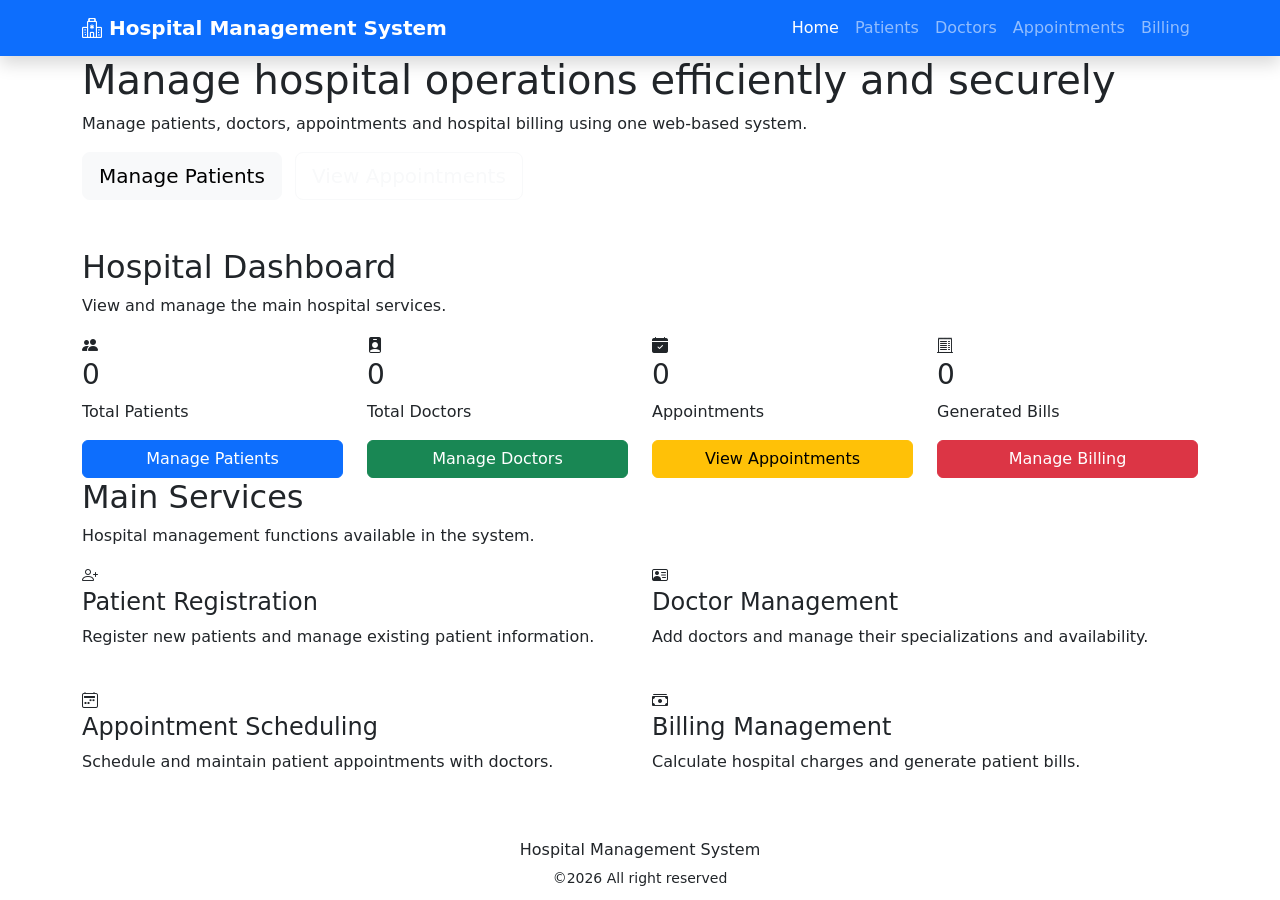
==== Frontend/index.html @ 9e2e5ee5 "Add home page html" ====
<!DOCTYPE html>
<html lang="en">
<head>
    <meta charset="UTF-8">

    <meta
        name="viewport"
        content="width=device-width, initial-scale=1.0"
    >

    <title>Hospital Management System</title>

    <!-- Bootstrap CSS -->
    <link
        href="https://cdn.jsdelivr.net/npm/bootstrap@5.3.3/dist/css/bootstrap.min.css"
        rel="stylesheet"
    >

    <!-- Bootstrap Icons -->
    <link
        rel="stylesheet"
        href="https://cdn.jsdelivr.net/npm/bootstrap-icons@1.11.3/font/bootstrap-icons.min.css"
    >

    <!-- Custom CSS -->
    <link rel="stylesheet" href="style.css">
</head>

<body>

<!-- Navbar -->
<nav class="navbar navbar-expand-lg navbar-dark bg-primary shadow">
    <div class="container">

        <a class="navbar-brand fw-bold" href="index.html">
            <i class="bi bi-hospital"></i>
            Hospital Management System
        </a>

        <button
            class="navbar-toggler"
            type="button"
            data-bs-toggle="collapse"
            data-bs-target="#mainNavbar"
            aria-controls="mainNavbar"
            aria-expanded="false"
            aria-label="Toggle navigation"
        >
            <span class="navbar-toggler-icon"></span>
        </button>

        <div
            class="collapse navbar-collapse"
            id="mainNavbar"
        >
            <ul class="navbar-nav ms-auto">

                <li class="nav-item">
                    <a
                        class="nav-link active"
                        href="index.html"
                    >
                        Home
                    </a>
                </li>

                <li class="nav-item">
                    <a
                        class="nav-link"
                        href="patients.html"
                    >
                        Patients
                    </a>
                </li>

                <li class="nav-item">
                    <a
                        class="nav-link"
                        href="doctors.html"
                    >
                        Doctors
                    </a>
                </li>

                <li class="nav-item">
                    <a
                        class="nav-link"
                        href="appointments.html"
                    >
                        Appointments
                    </a>
                </li>

                <li class="nav-item">
                    <a
                        class="nav-link"
                        href="billing.html"
                    >
                        Billing
                    </a>
                </li>

            </ul>
        </div>
    </div>
</nav>

<!-- Hero Section -->
<header class="hero-section">


    <div class="hero-overlay"></div>

    <div class="container hero-content">

        
        <h1>
            Manage hospital operations efficiently
            and securely
        </h1>

        <p class="hero-description">
            Manage patients, doctors, appointments and
            hospital billing using one web-based system.
        </p>

        <a href="patients.html" class="btn btn-light btn-lg me-2">
            Manage Patients
        </a>

        <a href="appointments.html" class="btn btn-outline-light btn-lg">
            View Appointments
        </a>

    </div>

</header>

<!-- Dashboard Section -->
<main class="container py-5">

    <div class="section-heading">
        <h2>Hospital Dashboard</h2>

        <p>
            View and manage the main hospital services.
        </p>
    </div>

    <div class="row g-4">

        <!-- Patient Card -->
        <div class="col-md-6 col-lg-3">
            <div class="dashboard-card">

                <div class="dashboard-icon patient-icon">
                    <i class="bi bi-people-fill"></i>
                </div>

                <h3 id="patientCount">0</h3>
                <p>Total Patients</p>

                <a
                    href="patients.html"
                    class="btn btn-primary w-100"
                >
                    Manage Patients
                </a>

            </div>
        </div>

        <!-- Doctor Card -->
        <div class="col-md-6 col-lg-3">
            <div class="dashboard-card">

                <div class="dashboard-icon doctor-icon">
                    <i class="bi bi-person-badge-fill"></i>
                </div>

                <h3 id="doctorCount">0</h3>
                <p>Total Doctors</p>

                <a
                    href="doctors.html"
                    class="btn btn-success w-100"
                >
                    Manage Doctors
                </a>

            </div>
        </div>

        <!-- Appointment Card -->
        <div class="col-md-6 col-lg-3">
            <div class="dashboard-card">

                <div class="dashboard-icon appointment-icon">
                    <i class="bi bi-calendar-check-fill"></i>
                </div>

                <h3 id="appointmentCount">0</h3>
                <p>Appointments</p>

                <a
                    href="appointments.html"
                    class="btn btn-warning w-100"
                >
                    View Appointments
                </a>

            </div>
        </div>

        <!-- Billing Card -->
        <div class="col-md-6 col-lg-3">
            <div class="dashboard-card">

                <div class="dashboard-icon billing-icon">
                    <i class="bi bi-receipt-cutoff"></i>
                </div>

                <h3 id="billCount">0</h3>
                <p>Generated Bills</p>

                <a
                    href="billing.html"
                    class="btn btn-danger w-100"
                >
                    Manage Billing
                </a>

            </div>
        </div>

    </div>

    <!-- Main Services -->
    <section class="services-section">

        <div class="section-heading">
            <h2>Main Services</h2>

            <p>
                Hospital management functions available in
                the system.
            </p>
        </div>

        <div class="row g-4">

            <div class="col-md-6">
                <div class="service-card">
                    <i class="bi bi-person-plus"></i>

                    <div>
                        <h4>Patient Registration</h4>

                        <p>
                            Register new patients and manage
                            existing patient information.
                        </p>
                    </div>
                </div>
            </div>

            <div class="col-md-6">
                <div class="service-card">
                    <i class="bi bi-person-vcard"></i>

                    <div>
                        <h4>Doctor Management</h4>

                        <p>
                            Add doctors and manage their
                            specializations and availability.
                        </p>
                    </div>
                </div>
            </div>

            <div class="col-md-6">
                <div class="service-card">
                    <i class="bi bi-calendar2-week"></i>

                    <div>
                        <h4>Appointment Scheduling</h4>

                        <p>
                            Schedule and maintain patient
                            appointments with doctors.
                        </p>
                    </div>
                </div>
            </div>

            <div class="col-md-6">
                <div class="service-card">
                    <i class="bi bi-cash-stack"></i>

                    <div>
                        <h4>Billing Management</h4>

                        <p>
                            Calculate hospital charges and
                            generate patient bills.
                        </p>
                    </div>
                </div>
            </div>

        </div>
    </section>

</main>

<!-- Footer -->
<footer class="footer">
    <div class="container text-center">

        <p class="mb-1">
            Hospital Management System
        </p>

        <small>
        ©️2026 All right reserved
            <span id="currentYear"></span>
        </small>

    </div>
</footer>

<!-- Bootstrap JavaScript -->
<script
    src="https://cdn.jsdelivr.net/npm/bootstrap@5.3.3/dist/js/bootstrap.bundle.min.js">
</script>

<!-- Custom JavaScript -->
<script src="js/main.js"></script>

</body>
</html>
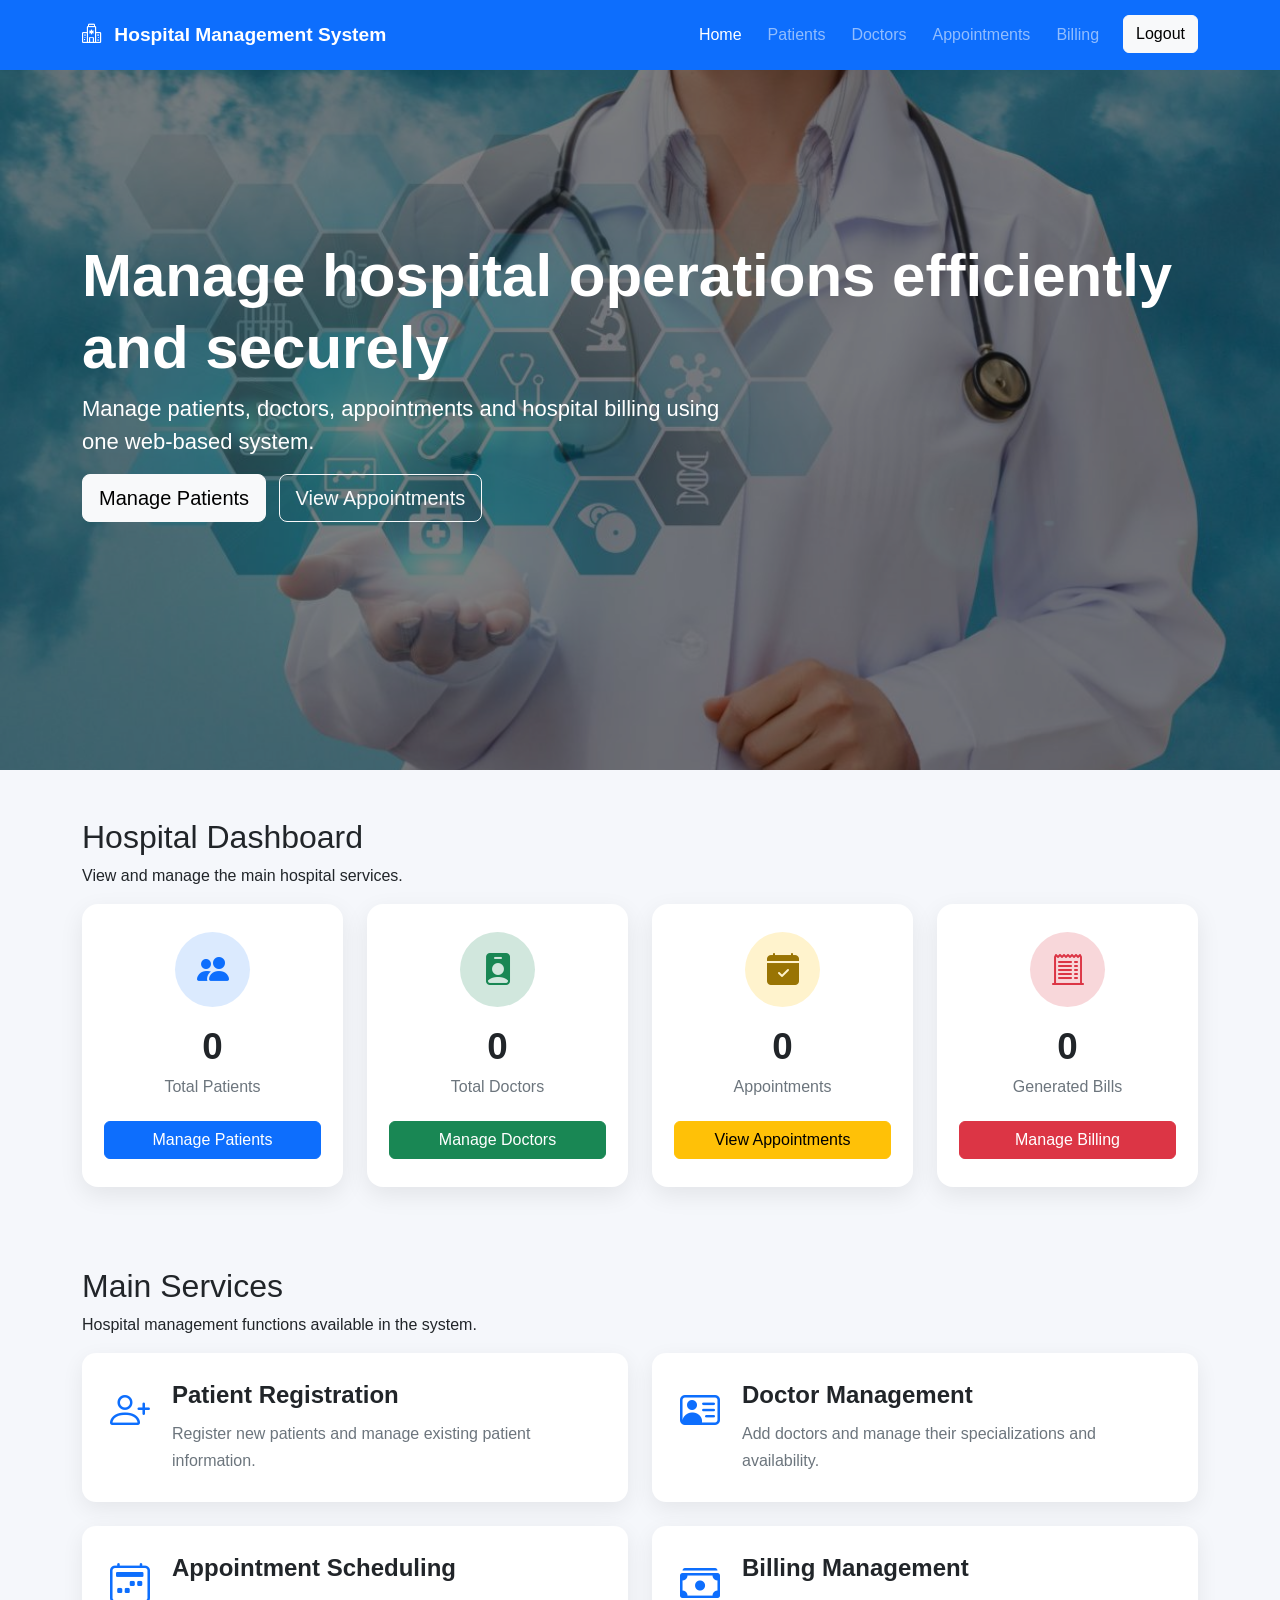
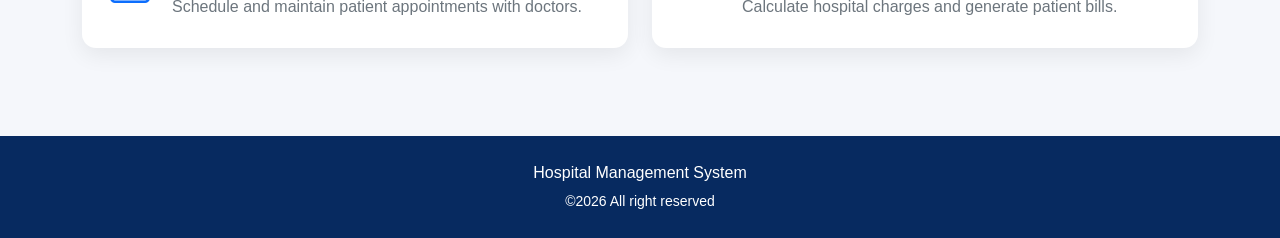
==== commit f8d4e233: "update  index html code" ====
--- a/Frontend/index.html
+++ b/Frontend/index.html
@@ -24,6 +24,7 @@
 
     <!-- Custom CSS -->
     <link rel="stylesheet" href="style.css">
+    <script src="auth.js"></script>
 </head>
 
 <body>
@@ -98,7 +99,18 @@
                     >
                         Billing
                     </a>
-                </li>
+                
+                </li>
+               <li class="nav-item ms-lg-3">
+    <button
+        type="button"
+        class="btn btn-light"
+        id="logoutButton"
+       
+    >
+        Logout
+    </button>
+</li>
 
             </ul>
         </div>
@@ -336,7 +348,7 @@
 </script>
 
 <!-- Custom JavaScript -->
-<script src="js/main.js"></script>
+<script src="main.js"></script>
 
 </body>
 </html>
--- a/Frontend/style.css
+++ b/Frontend/style.css
@@ -0,0 +1,366 @@
+/* General styles */
+
+* {
+    box-sizing: border-box;
+}
+
+body {
+    margin: 0;
+    font-family: Arial, Helvetica, sans-serif;
+    background-color: #f5f7fb;
+    color: #212529;
+}
+
+
+a {
+    text-decoration: none;
+}
+
+/* Navbar */
+
+.navbar {
+    padding-top: 15px;
+    padding-bottom: 15px;
+}
+
+.navbar-brand {
+    font-size: 1.2rem;
+}
+
+.navbar-brand i {
+    margin-right: 8px;
+}
+
+.nav-link {
+    margin-left: 10px;
+    font-weight: 500;
+}
+
+/* Hero Section */
+.hero-section{
+    position: relative;
+    height: 700px;
+
+    background-image: url("Hospital-Management-System.jpg");
+
+    background-size: cover;
+    background-position: center;
+    background-repeat: no-repeat;
+}
+
+.hero-overlay{
+    position:absolute;
+    top:0;
+    left:0;
+
+    width:100%;
+    height:100%;
+
+    background:rgba(0,0,0,0.5);
+}
+
+.hero-content{
+    position:relative;
+    z-index:2;
+
+    color:white;
+
+    padding-top:170px;
+}
+
+.hero-section h1{
+    font-size:60px;
+    font-weight:bold;
+}
+
+.hero-description{
+    width:650px;
+    font-size:22px;
+}
+/* Dashboard cards */
+
+.dashboard-card {
+    height: 100%;
+    padding: 28px 22px;
+    border-radius: 16px;
+    background-color: white;
+    text-align: center;
+    box-shadow: 0 8px 25px rgba(0, 0, 0, 0.08);
+    transition:
+        transform 0.3s ease,
+        box-shadow 0.3s ease;
+}
+
+.dashboard-card:hover {
+    transform: translateY(-7px);
+    box-shadow: 0 14px 35px rgba(0, 0, 0, 0.13);
+}
+
+.dashboard-card h3 {
+    margin-top: 18px;
+    margin-bottom: 5px;
+    font-size: 2.3rem;
+    font-weight: 700;
+}
+
+.dashboard-card p {
+    margin-bottom: 22px;
+    color: #6c757d;
+}
+
+.dashboard-icon {
+    display: flex;
+    width: 75px;
+    height: 75px;
+    margin: auto;
+    align-items: center;
+    justify-content: center;
+    border-radius: 50%;
+    font-size: 32px;
+}
+
+.patient-icon {
+    color: #0d6efd;
+    background-color: #dbeafe;
+}
+
+.doctor-icon {
+    color: #198754;
+    background-color: #d1e7dd;
+}
+
+.appointment-icon {
+    color: #997404;
+    background-color: #fff3cd;
+}
+
+.billing-icon {
+    color: #dc3545;
+    background-color: #f8d7da;
+}
+
+/* Services */
+
+.services-section {
+    padding-top: 80px;
+    padding-bottom: 40px;
+}
+
+.service-card {
+    display: flex;
+    height: 100%;
+    padding: 28px;
+    gap: 22px;
+    align-items: flex-start;
+    border-radius: 14px;
+    background-color: white;
+    box-shadow: 0 7px 22px rgba(0, 0, 0, 0.07);
+}
+
+.service-card i {
+    color: #0d6efd;
+    font-size: 40px;
+}
+
+.service-card h4 {
+    margin-bottom: 10px;
+    font-weight: 700;
+}
+
+.service-card p {
+    margin: 0;
+    color: #6c757d;
+    line-height: 1.7;
+}
+
+/* Footer */
+
+.footer {
+    padding: 25px 0;
+    color: white;
+    background-color: #072a60;
+}
+
+/* Responsive design */
+
+@media screen and (max-width: 991px) {
+
+    .hero-section {
+        padding: 65px 0;
+        text-align: center;
+    }
+
+    .hero-section h1 {
+        font-size: 2.3rem;
+    }
+
+    .hero-description {
+        margin-right: auto;
+        margin-left: auto;
+    }
+
+    .hero-icon {
+        font-size: 120px;
+    }
+}
+
+@media screen and (max-width: 576px) {
+
+    .hero-section h1 {
+        font-size: 1.9rem;
+    }
+
+    .hero-section .btn {
+        display: block;
+        width: 100%;
+        margin: 10px 0;
+    }
+
+    .service-card {
+        display: block;
+        text-align: center;
+    }
+
+    .service-card i {
+        display: block;
+        margin-bottom: 15px;
+    }
+
+   /* Patient Management Page */
+
+.page-header {
+    padding: 55px 0;
+    color: white;
+    background:
+        linear-gradient(
+            135deg,
+            #0d6efd,
+            #084298
+        );
+}
+
+.page-header h1 {
+    margin-bottom: 10px;
+    font-size: 2.4rem;
+    font-weight: 700;
+}
+
+.page-header h1 i {
+    margin-right: 10px;
+}
+
+.page-header p {
+    margin: 0;
+    font-size: 1.05rem;
+    opacity: 0.9;
+}
+
+.form-card,
+.table-card {
+    height: 100%;
+    padding: 28px;
+    border-radius: 16px;
+    background-color: white;
+    box-shadow: 0 8px 25px rgba(0, 0, 0, 0.08);
+}
+
+.card-title-area {
+    display: flex;
+    align-items: flex-start;
+    gap: 15px;
+    margin-bottom: 25px;
+}
+
+.card-title-area > i {
+    display: flex;
+    width: 55px;
+    height: 55px;
+    flex-shrink: 0;
+    align-items: center;
+    justify-content: center;
+    border-radius: 50%;
+    color: #0d6efd;
+    background-color: #dbeafe;
+    font-size: 24px;
+}
+
+.card-title-area h3 {
+    margin-bottom: 5px;
+    font-size: 1.45rem;
+    font-weight: 700;
+}
+
+.card-title-area p {
+    margin: 0;
+    color: #6c757d;
+}
+
+.form-label {
+    font-weight: 600;
+}
+
+.form-control,
+.form-select {
+    min-height: 46px;
+}
+
+textarea.form-control {
+    min-height: 95px;
+    resize: vertical;
+}
+
+.patient-search {
+    width: 100%;
+    max-width: 310px;
+}
+
+.table-card h3 {
+    font-weight: 700;
+}
+
+.table thead th {
+    white-space: nowrap;
+    font-size: 0.9rem;
+}
+
+.table tbody td {
+    vertical-align: middle;
+}
+
+.patient-address-cell {
+    min-width: 160px;
+    max-width: 220px;
+    white-space: normal;
+}
+
+.action-buttons {
+    display: flex;
+    gap: 6px;
+}
+
+.empty-table-icon {
+    display: block;
+    font-size: 45px;
+}
+
+@media screen and (max-width: 768px) {
+
+    .page-header {
+        padding: 40px 0;
+        text-align: center;
+    }
+
+    .page-header h1 {
+        font-size: 1.9rem;
+    }
+
+    .form-card,
+    .table-card {
+        padding: 20px;
+    }
+
+    .patient-search {
+        max-width: none;
+    }
+} 
+}
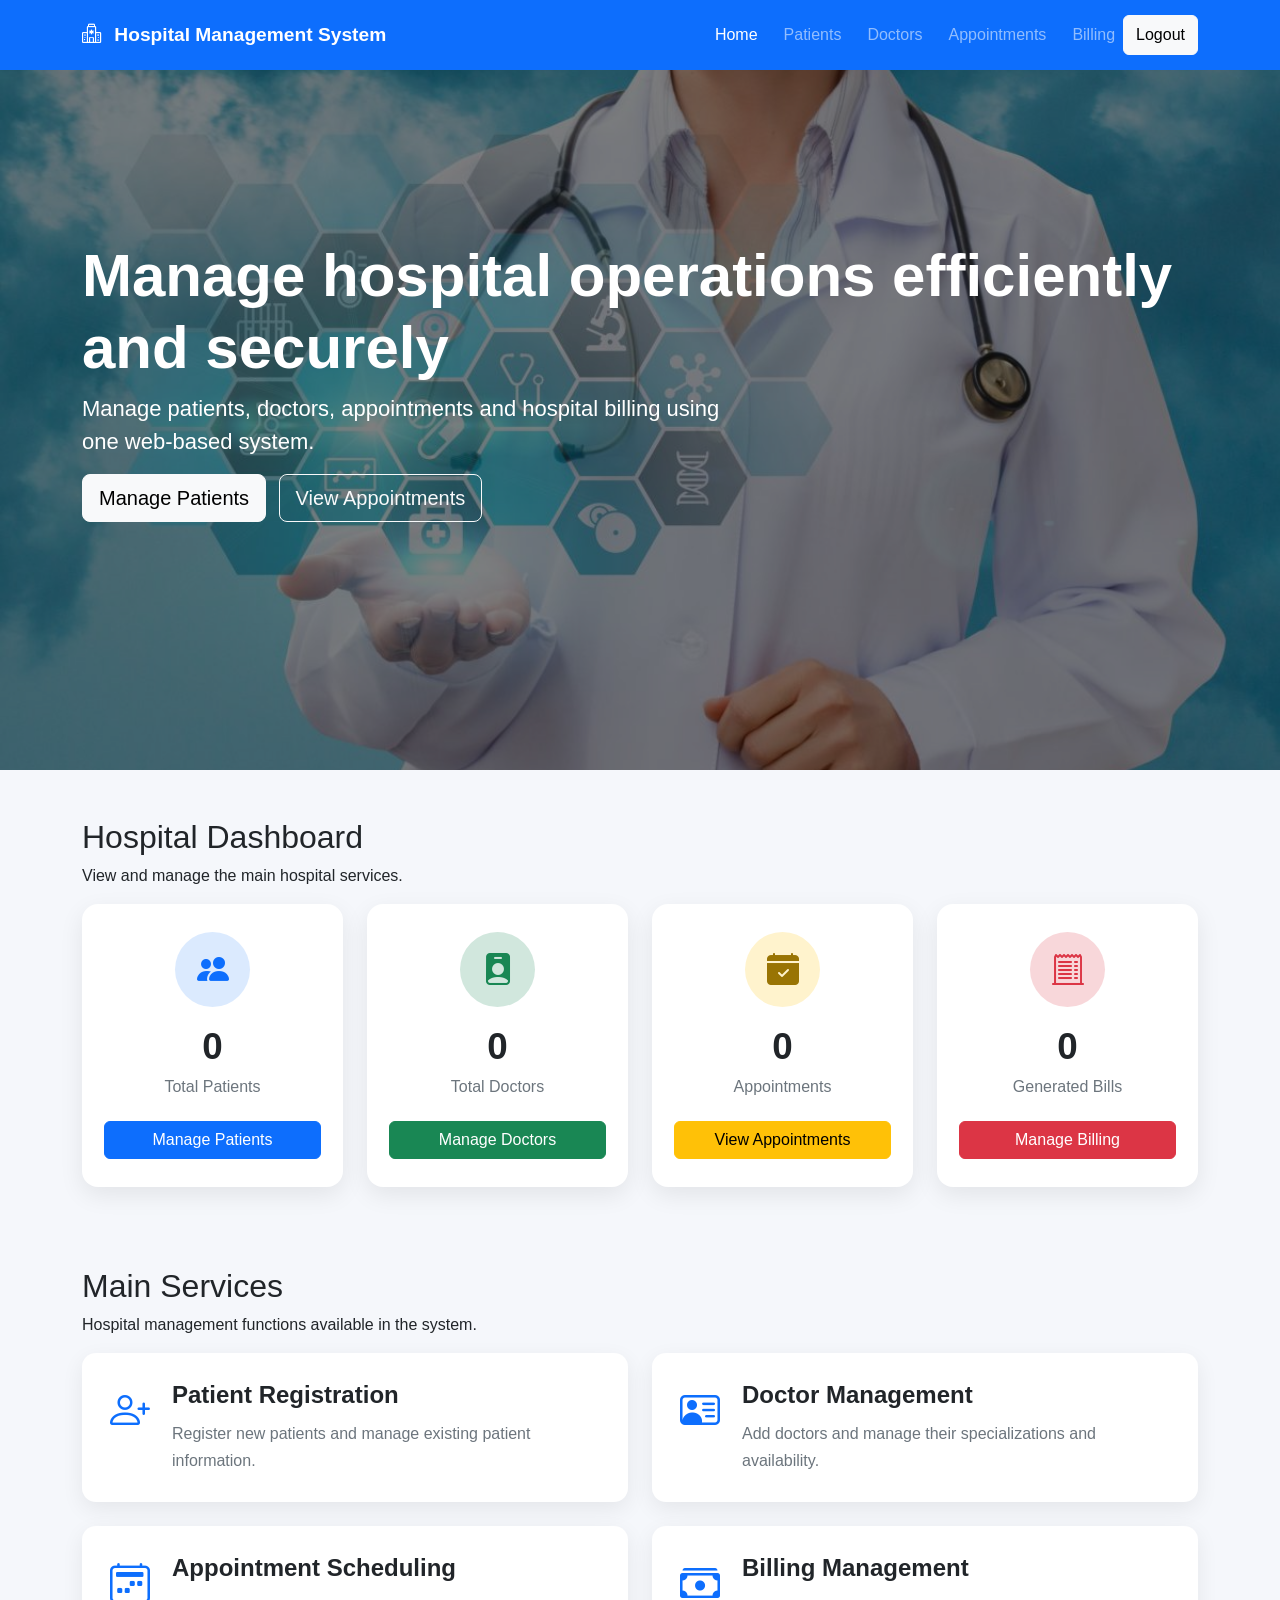
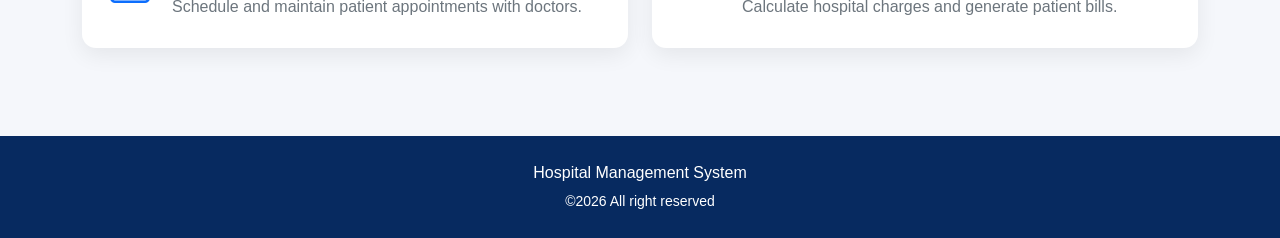
==== commit fe39f5f9: "update index.html" ====
--- a/Frontend/index.html
+++ b/Frontend/index.html
@@ -101,7 +101,7 @@
                     </a>
                 
                 </li>
-               <li class="nav-item ms-lg-3">
+               
     <button
         type="button"
         class="btn btn-light"
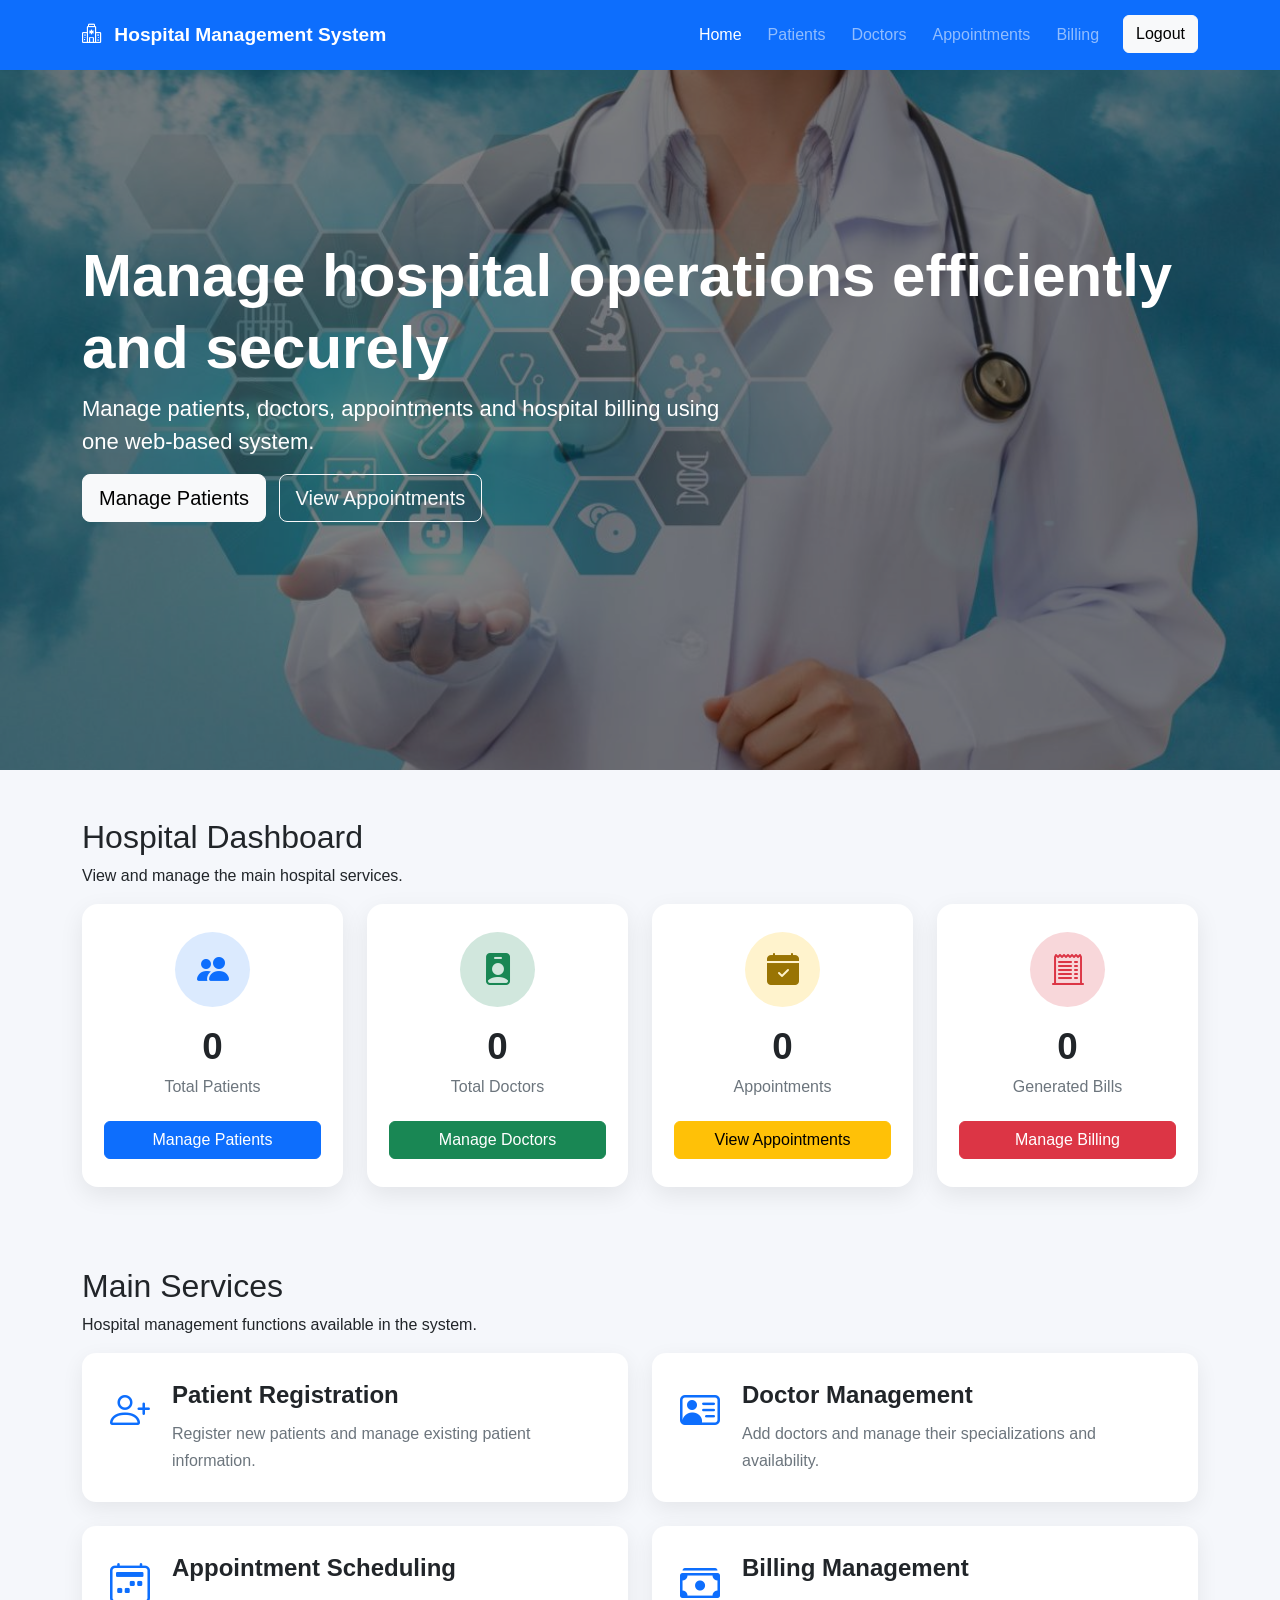
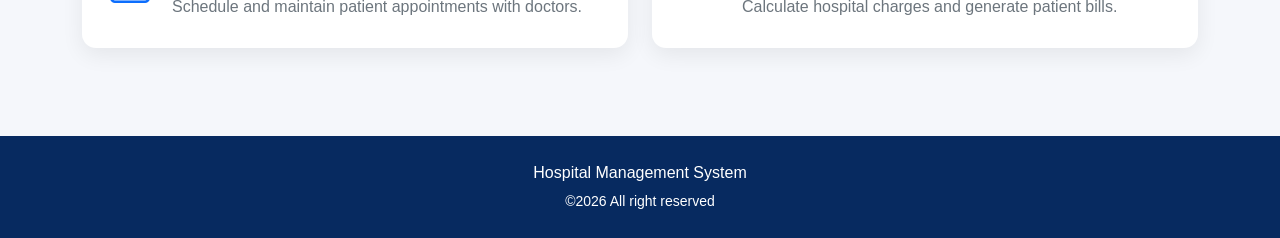
==== commit 6cc8ff20: "update index code" ====
--- a/Frontend/index.html
+++ b/Frontend/index.html
@@ -101,14 +101,14 @@
                     </a>
                 
                 </li>
-               
+               <li class="nav-item ms-lg-3">
     <button
         type="button"
         class="btn btn-light"
         id="logoutButton"
        
     >
-        Logout
+           Logout
     </button>
 </li>
 
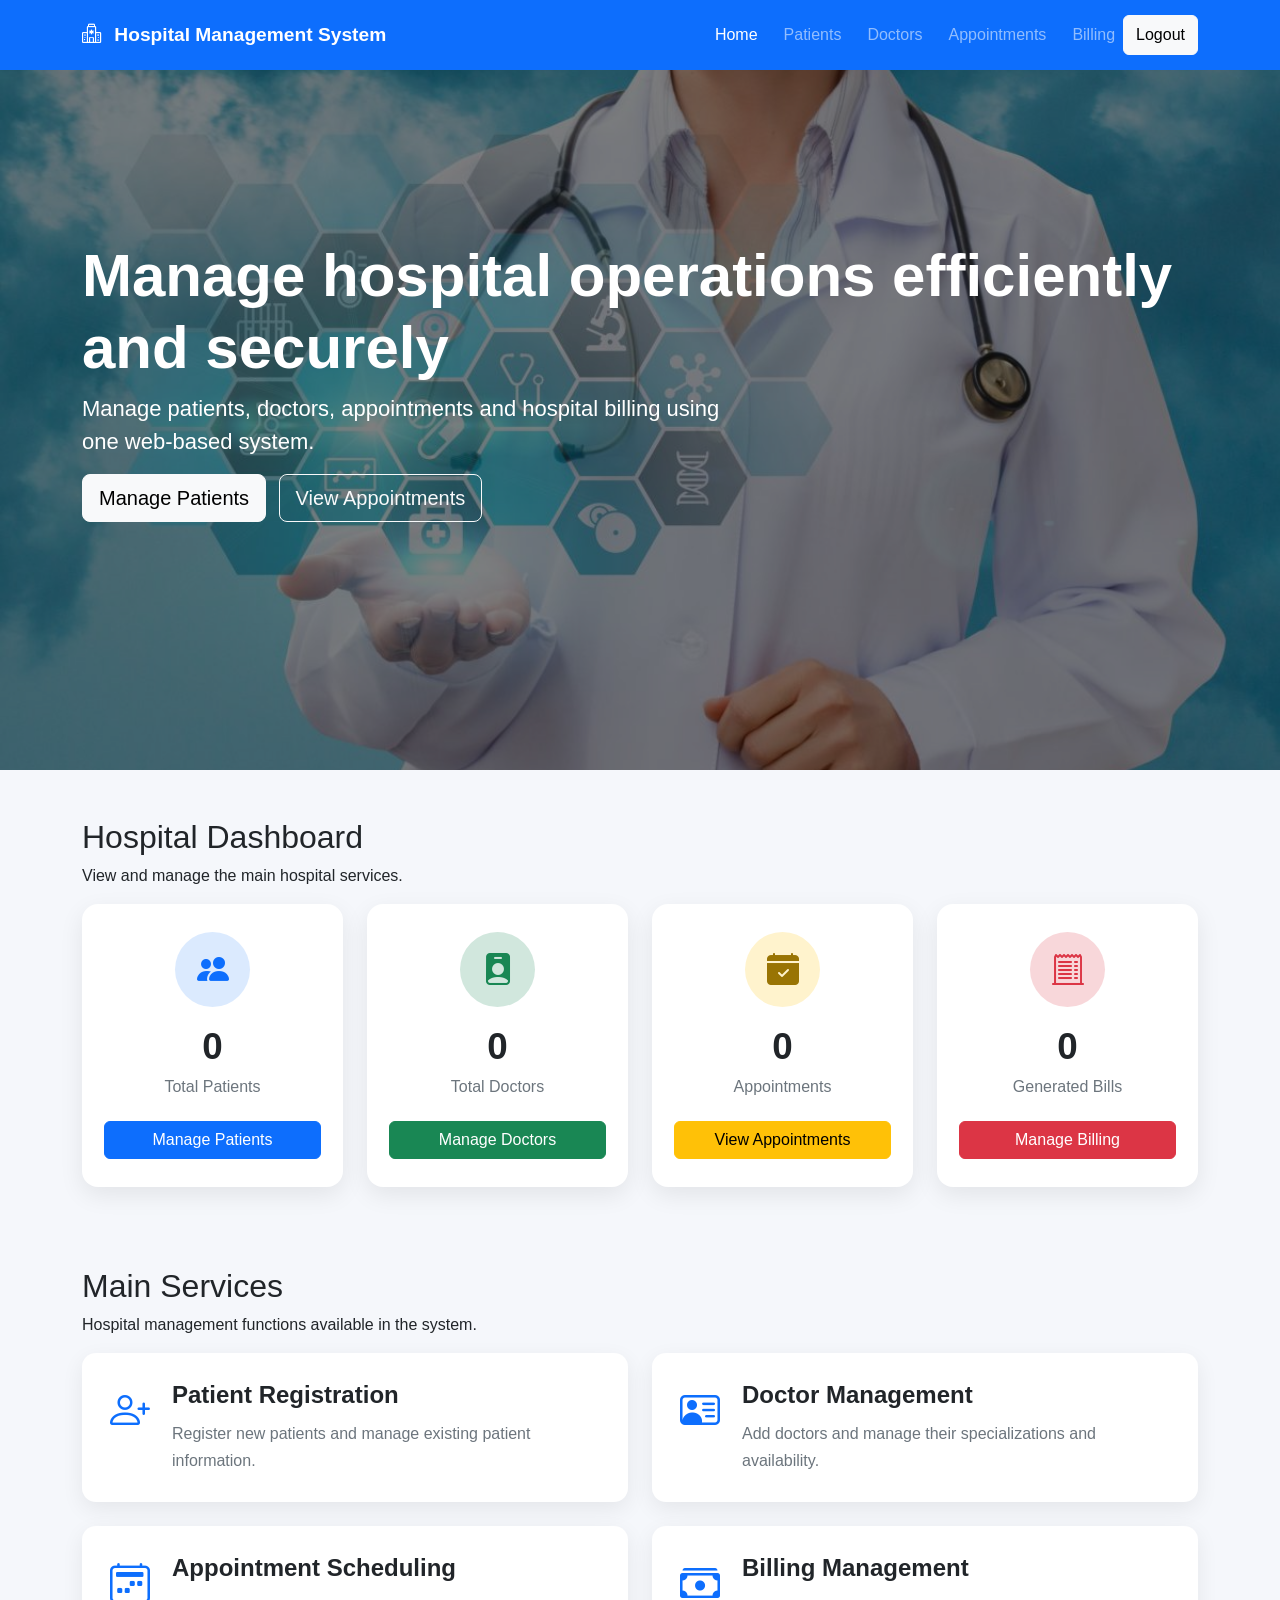
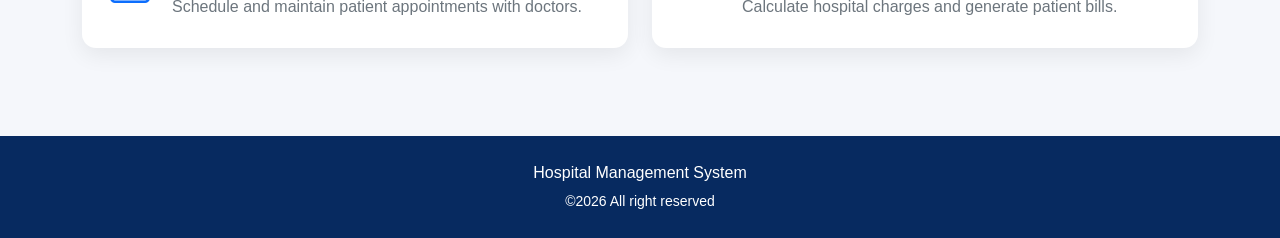
==== commit d49eb599: "Merge branch 'main' of https://github.com/rashmika733/Hospital-Management-System" ====
--- a/Frontend/index.html
+++ b/Frontend/index.html
@@ -101,7 +101,7 @@
                     </a>
                 
                 </li>
-               <li class="nav-item ms-lg-3">
+               
     <button
         type="button"
         class="btn btn-light"
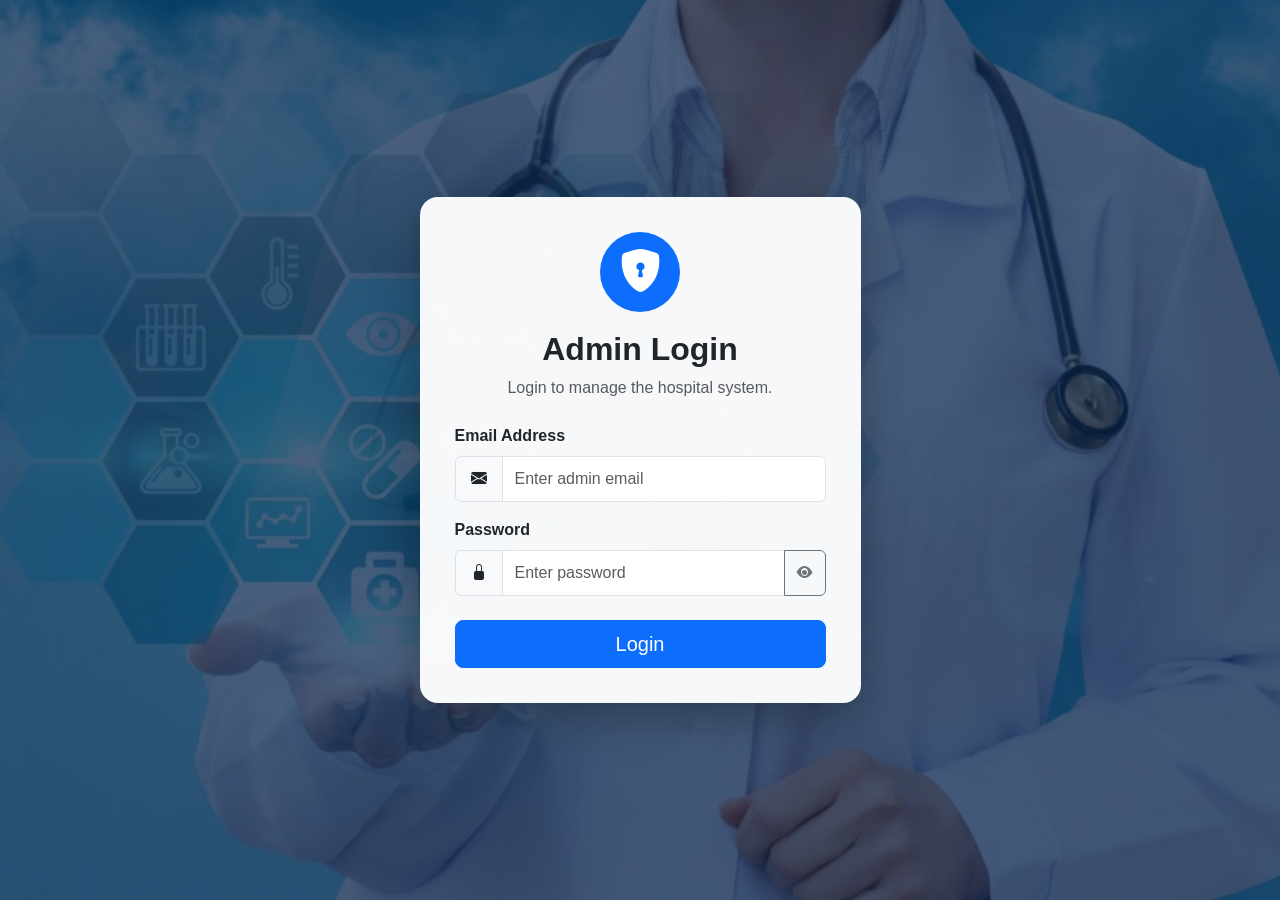
==== commit 97752851: "update html" ====
--- a/Frontend/index.html
+++ b/Frontend/index.html
@@ -102,13 +102,12 @@
                 
                 </li>
                
+   <li class="nav-item ms-lg-3">
     <button
         type="button"
         class="btn btn-light"
-        id="logoutButton"
-       
-    >
-           Logout
+        id="logoutButton">
+        Logout
     </button>
 </li>
 
--- a/Frontend/style.css
+++ b/Frontend/style.css
@@ -225,7 +225,7 @@
         display: block;
         margin-bottom: 15px;
     }
-
+}
    /* Patient Management Page */
 
 .page-header {
@@ -363,4 +363,95 @@
         max-width: none;
     }
 } 
-}+/* Admin Login Page */
+
+.login-page {
+    position: relative;
+    min-height: 100vh;
+    margin: 0;
+
+    background-image: url("Hospital-Management-System.jpg");
+    background-size: cover;
+    background-position: center;
+    background-repeat: no-repeat;
+}
+
+.login-overlay {
+    position: fixed;
+    inset: 0;
+    background: rgba(0, 30, 70, 0.7);
+}
+
+.login-container {
+    position: relative;
+    z-index: 2;
+
+    display: flex;
+    min-height: 100vh;
+
+    align-items: center;
+    justify-content: center;
+
+    padding-top: 40px;
+    padding-bottom: 40px;
+}
+
+.login-card {
+    padding: 35px;
+
+    border-radius: 18px;
+
+    background-color: rgba(255, 255, 255, 0.96);
+
+    box-shadow: 0 15px 45px rgba(0, 0, 0, 0.3);
+}
+
+.login-icon {
+    display: flex;
+
+    width: 80px;
+    height: 80px;
+
+    margin: 0 auto 18px;
+
+    align-items: center;
+    justify-content: center;
+
+    border-radius: 50%;
+
+    color: white;
+    background-color: #0d6efd;
+
+    font-size: 43px;
+}
+
+.login-card h2 {
+    margin-bottom: 8px;
+    font-weight: 700;
+}
+
+.login-card .form-label {
+    font-weight: 600;
+}
+
+.login-card .input-group-text {
+    min-width: 48px;
+    justify-content: center;
+}
+
+.login-link {
+    color: #0d6efd;
+    font-weight: 600;
+    text-decoration: none;
+}
+
+.login-link:hover {
+    text-decoration: underline;
+}
+
+@media screen and (max-width: 576px) {
+
+    .login-card {
+        padding: 25px 20px;
+    }
+}
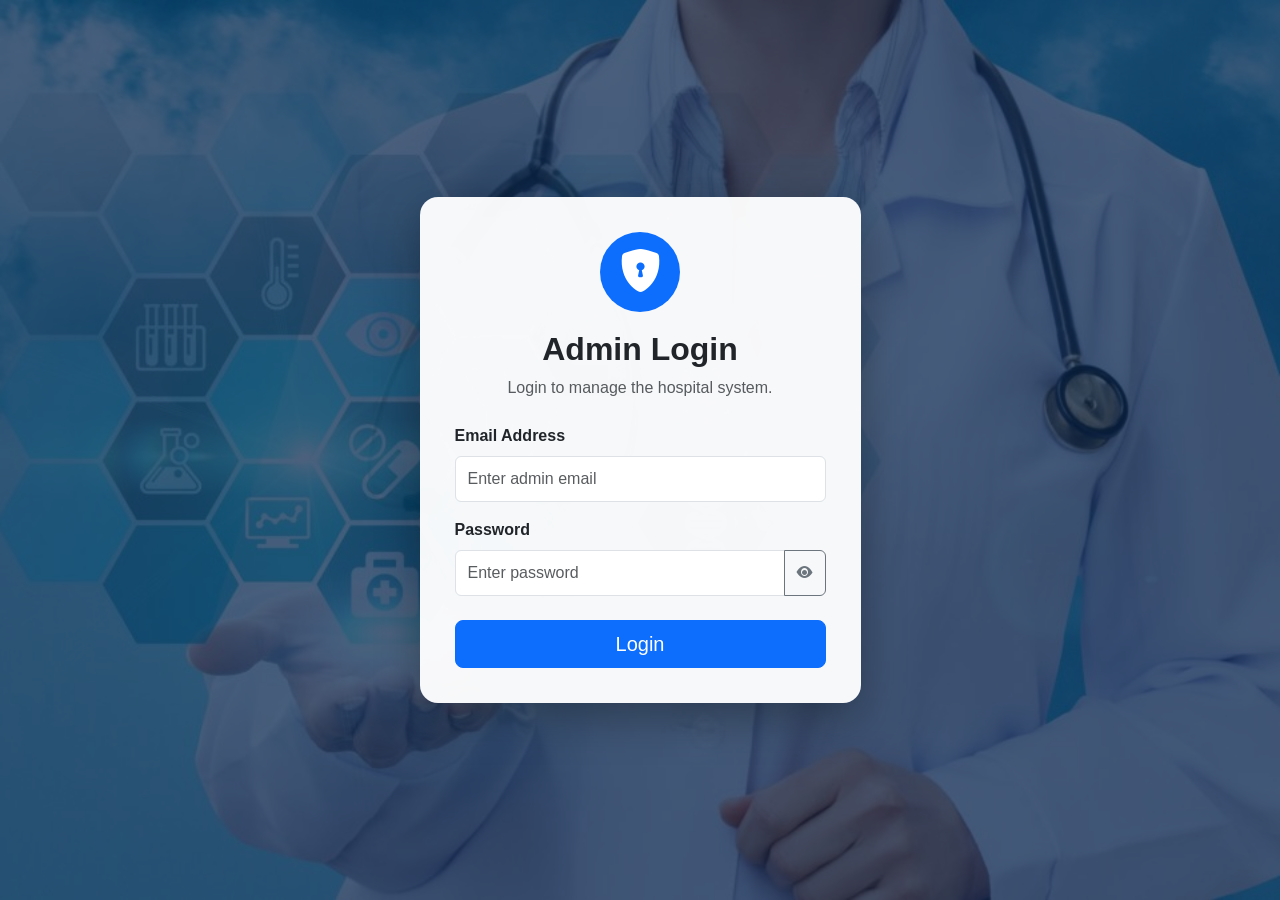
==== commit 8aea19a6: "Update index.html" ====
--- a/Frontend/index.html
+++ b/Frontend/index.html
@@ -56,45 +56,47 @@
         >
             <ul class="navbar-nav ms-auto">
 
-                <li class="nav-item">
-                    <a
-                        class="nav-link active"
+                <li class="nav-item ms-lg-2" >
+                    <a
+                        class="btn btn-outline-light "
                         href="index.html"
                     >
                         Home
                     </a>
                 </li>
 
-                <li class="nav-item">
-                    <a
-                        class="nav-link"
+        
+
+                <li class="nav-item ms-lg-2" >
+                    <a
+                        class="btn btn-outline-light "
                         href="patients.html"
                     >
                         Patients
                     </a>
                 </li>
 
-                <li class="nav-item">
-                    <a
-                        class="nav-link"
+                <li class="nav-item ms-lg-2" >
+                    <a
+                        class="btn btn-outline-light "
                         href="doctors.html"
                     >
                         Doctors
                     </a>
                 </li>
 
-                <li class="nav-item">
-                    <a
-                        class="nav-link"
+                <li class="nav-item ms-lg-2">
+                    <a
+                        class="btn btn-outline-light "
                         href="appointments.html"
                     >
                         Appointments
                     </a>
                 </li>
 
-                <li class="nav-item">
-                    <a
-                        class="nav-link"
+                <li class="nav-item ms-lg-2">
+                    <a
+                        class="btn btn-outline-light "
                         href="billing.html"
                     >
                         Billing
@@ -102,10 +104,10 @@
                 
                 </li>
                
-   <li class="nav-item ms-lg-3">
+   <li class="nav-item ms-lg-2">
     <button
         type="button"
-        class="btn btn-light"
+        class="btn btn-outline-light "
         id="logoutButton">
         Logout
     </button>
@@ -135,14 +137,7 @@
             hospital billing using one web-based system.
         </p>
 
-        <a href="patients.html" class="btn btn-light btn-lg me-2">
-            Manage Patients
-        </a>
-
-        <a href="appointments.html" class="btn btn-outline-light btn-lg">
-            View Appointments
-        </a>
-
+        
     </div>
 
 </header>
--- a/Frontend/style.css
+++ b/Frontend/style.css
@@ -19,7 +19,7 @@
 /* Navbar */
 
 .navbar {
-    padding-top: 15px;
+    padding-top: 10px;
     padding-bottom: 15px;
 }
 
@@ -35,6 +35,8 @@
     margin-left: 10px;
     font-weight: 500;
 }
+
+
 
 /* Hero Section */
 .hero-section{
@@ -76,7 +78,9 @@
 .hero-description{
     width:650px;
     font-size:22px;
-}
+    padding-top:35px;
+}
+
 /* Dashboard cards */
 
 .dashboard-card {
